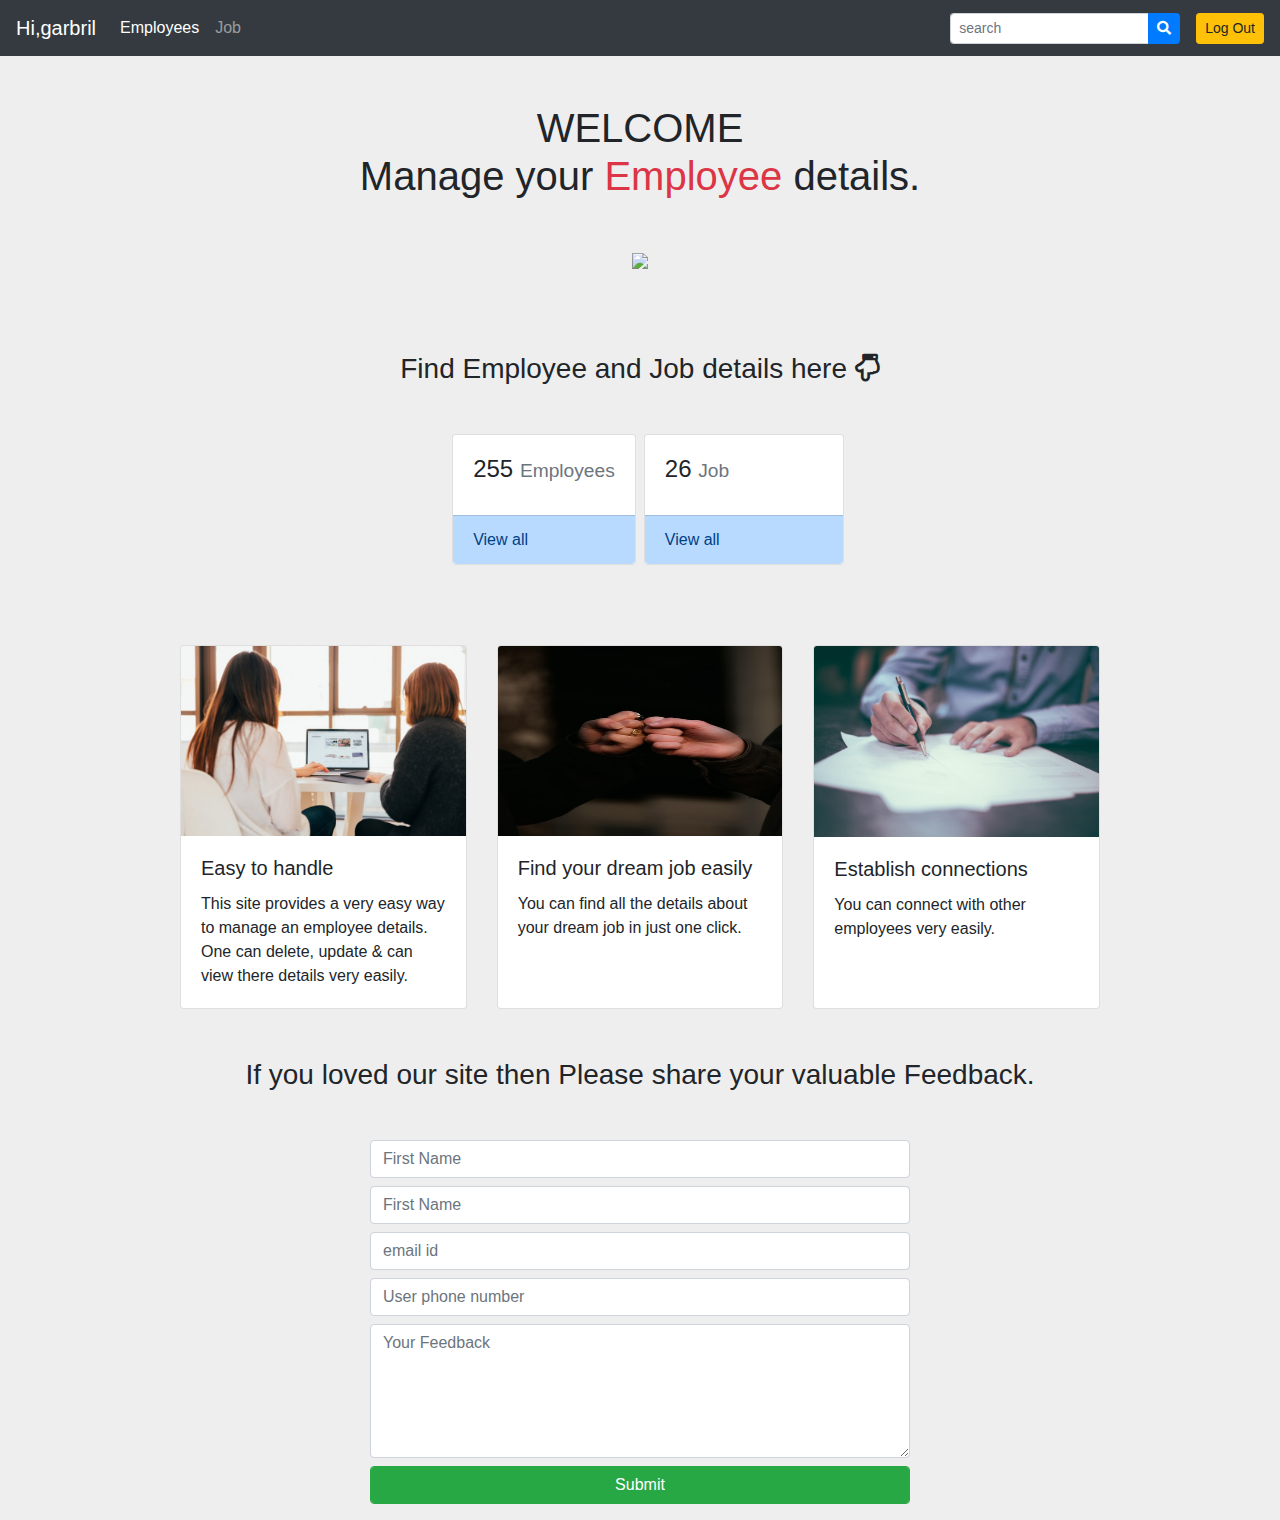
==== Dash.html @ 5d0daa1f "Add files via upload" ====
<!doctype html>
<html lang="en">
  <head>
    <!-- Bootstrap CSS -->
    <link rel="stylesheet" href="https://maxcdn.bootstrapcdn.com/bootstrap/4.0.0/css/bootstrap.min.css" integrity="sha384-Gn5384xqQ1aoWXA+058RXPxPg6fy4IWvTNh0E263XmFcJlSAwiGgFAW/dAiS6JXm" crossorigin="anonymous">
    <link rel="stylesheet" type="text/css" href="https://cdnjs.cloudflare.com/ajax/libs/font-awesome/4.7.0/css/font-awesome.min.css">
    <link rel="stylesheet" type="text/css" href="style.css">
    <link rel="stylesheet" href="https://use.fontawesome.com/releases/v5.8.2/css/all.css">
    <title>Dash</title>
</head>
<body>
	<!--nav-->
	<nav class="navbar navbar-expand-lg navbar-dark bg-dark">
  <a class="navbar-brand" href="dash.html">Hi,garbril</a>
  <button class="navbar-toggler" type="button" data-toggle="collapse" data-target="#navbarSupportedContent" aria-controls="navbarSupportedContent" aria-expanded="false" aria-label="Toggle navigation">
    <span class="navbar-toggler-icon"></span>
  </button>

  <div class="collapse navbar-collapse" id="navbarSupportedContent">
    <ul class="navbar-nav mr-auto">
      <li class="nav-item active">
        <a class="nav-link" href="employee-list.html">Employees<span class="sr-only">(current)</span></a>
      </li>
      <li class="nav-item">
        <a class="nav-link" href="job-list.html">Job</a>
      </li>
    </ul>
    <form class="d-flex">
      <div class="input-group">
  <input type="search" class="form-control form-control-sm" placeholder="search" aria-label="Recipient's username" aria-describedby="basic-addon2">
  <div class="input-group-append">
    <button class="btn btn-sm btn-primary" type="submit"><i class="fa fa-search"></i></button>
  </div>
  </div>
    </form>
    <a href="#" class=" ml-3 btn btn-sm  btn-warning">Log Out</a>
  </div>
</nav>
<div class="container mt-5 text-center" >
  <h1 >WELCOME<br> Manage your <span class="text-danger">Employee</span> details.</h1>

  <div class="row mt-5">
    <div class="col-3">
    </div>
    <div class="col-6" style="border-radius: 30%;">
      <img src="https://media.giphy.com/media/5kFclUKJVaPHg1v6wX/giphy.gif">
      
    </div>
    <div class="col-3">
    </div>
    
  </div>
</div>
	<!--nav-->
	<!--dasbord content-->
	<div class="container-fluid details">
    <h3 class="text-center mt-4 mb-5">Find Employee and Job details here <i class="far fa-hand-point-down"></i></h3>
		<div class="row justify-content-md-center">
			<div class="col-3-lg col-3-md ml-3">
				<div class="card card-border">
					<div class="card-body">
						<h4 class="card-title"> 255 <small class="text-muted">Employees</small> </h4> 
					</div>
						<div class="list-group list-group-flush">
							<a href="employee-list.html" class=" list-group-item list-group-item-primary">View all</a>
						</div>
				</div>
			</div>
				<div class="col-3-lg col-3-md ml-2">
					<div class="card card-border" style="width: 200px;">
					<div class="card-body"  >
						<h4 class="card-title"> 26 <small class="text-muted">Job</small> </h4> 
					</div>
						<div class="list-group list-group-flush">
							<a href="job-list.html" class=" list-group-item list-group-item-primary">View all</a>
						</div>
				</div>
				</div>
		</div>
	</div>
	<!--dasbord content-->
  <div class="container">
    <div class="row">
    <div class="col-1"></div> 
    <div class="col-10">
      
      <div class="card-deck">
  <div class="card">
    <img class="card-img-top" src="12.jfif" alt="Card image cap">
    <div class="card-body">
      <h5 class="card-title">Easy to handle</h5>
      <p class="card-text">This site provides a very easy way to manage an employee details. One can delete, update & can view there details very easily.</p>
    </div>
     
    </div>
    
  <div class="card">
    <img class="card-img-top" src="13.jfif" alt="Card image cap" height="190px">
    <div class="card-body">
      <h5 class="card-title">Find your dream job easily</h5>
      <p class="card-text">You can find all the details about your dream job in just one click.</p>

  </div>
  </div>
  <div class="card">
    <img class="card-img-top" src="14.jfif" alt="Card image cap">
    <div class="card-body">
      <h5 class="card-title">Establish connections</h5>
      <p class="card-text">You can connect with other employees very easily.</p>
    </div>
  </div>
</div>
</div>
</div>
    </div> 
    <div class="col-1"></div>
    </div>
  </div>
  <div class="container mt-5">
    <h3 class="text-center mb-5">If you loved our site then Please share your valuable Feedback.</h3>
    <div class="row">
      <div class="col-3"></div>
      <div class="col-6">
        <form>
    <div class="form-group">

    <input type="text" name="Username"  placeholder="First Name" class="form-control  mb-2">
    <input type="text" name="Username" placeholder="First Name" class="form-control  mb-2" >
    <input type="@email" name="Username" placeholder="email id" class="form-control  mb-2">
    <input type="tel" name="Username"  placeholder="User phone number" class="form-control  mb-2">
    <textarea placeholder="Your Feedback" rows="5" cols="50" class="mb-2 form-control"></textarea>
     <input type="submit"  placeholder="Submit" class="form-control  mb-2 btn btn-block btn-success">
      
      </div>
  </form>
        
      </div>
      <div class="col-3"></div>
    </div>
  </div>
 <!-- Optional JavaScript -->
    <!-- jQuery first, then Popper.js, then Bootstrap JS -->
    <script src="https://code.jquery.com/jquery-3.2.1.slim.min.js" integrity="sha384-KJ3o2DKtIkvYIK3UENzmM7KCkRr/rE9/Qpg6aAZGJwFDMVNA/GpGFF93hXpG5KkN" crossorigin="anonymous"></script>
    
    <script src="https://cdnjs.cloudflare.com/ajax/libs/popper.js/1.12.9/umd/popper.min.js" integrity="sha384-ApNbgh9B+Y1QKtv3Rn7W3mgPxhU9K/ScQsAP7hUibX39j7fakFPskvXusvfa0b4Q" crossorigin="anonymous"></script>
    <script src="https://maxcdn.bootstrapcdn.com/bootstrap/4.0.0/js/bootstrap.min.js" integrity="sha384-JZR6Spejh4U02d8jOt6vLEHfe/JQGiRRSQQxSfFWpi1MquVdAyjUar5+76PVCmYl" crossorigin="anonymous"></script>

</body>
</html>
---- style.css ----
body
{
	background-color: #EEEEEE;
}
.bx
{
	box-shadow: 2px 2px 18px rgba(0,0,0,0.2)
}
.card-border
{
	box-shadow: 2px 2px 12px rgba(0,0,0,0.2)
	border:0px;
}
.details{
	margin:5rem 0;
}
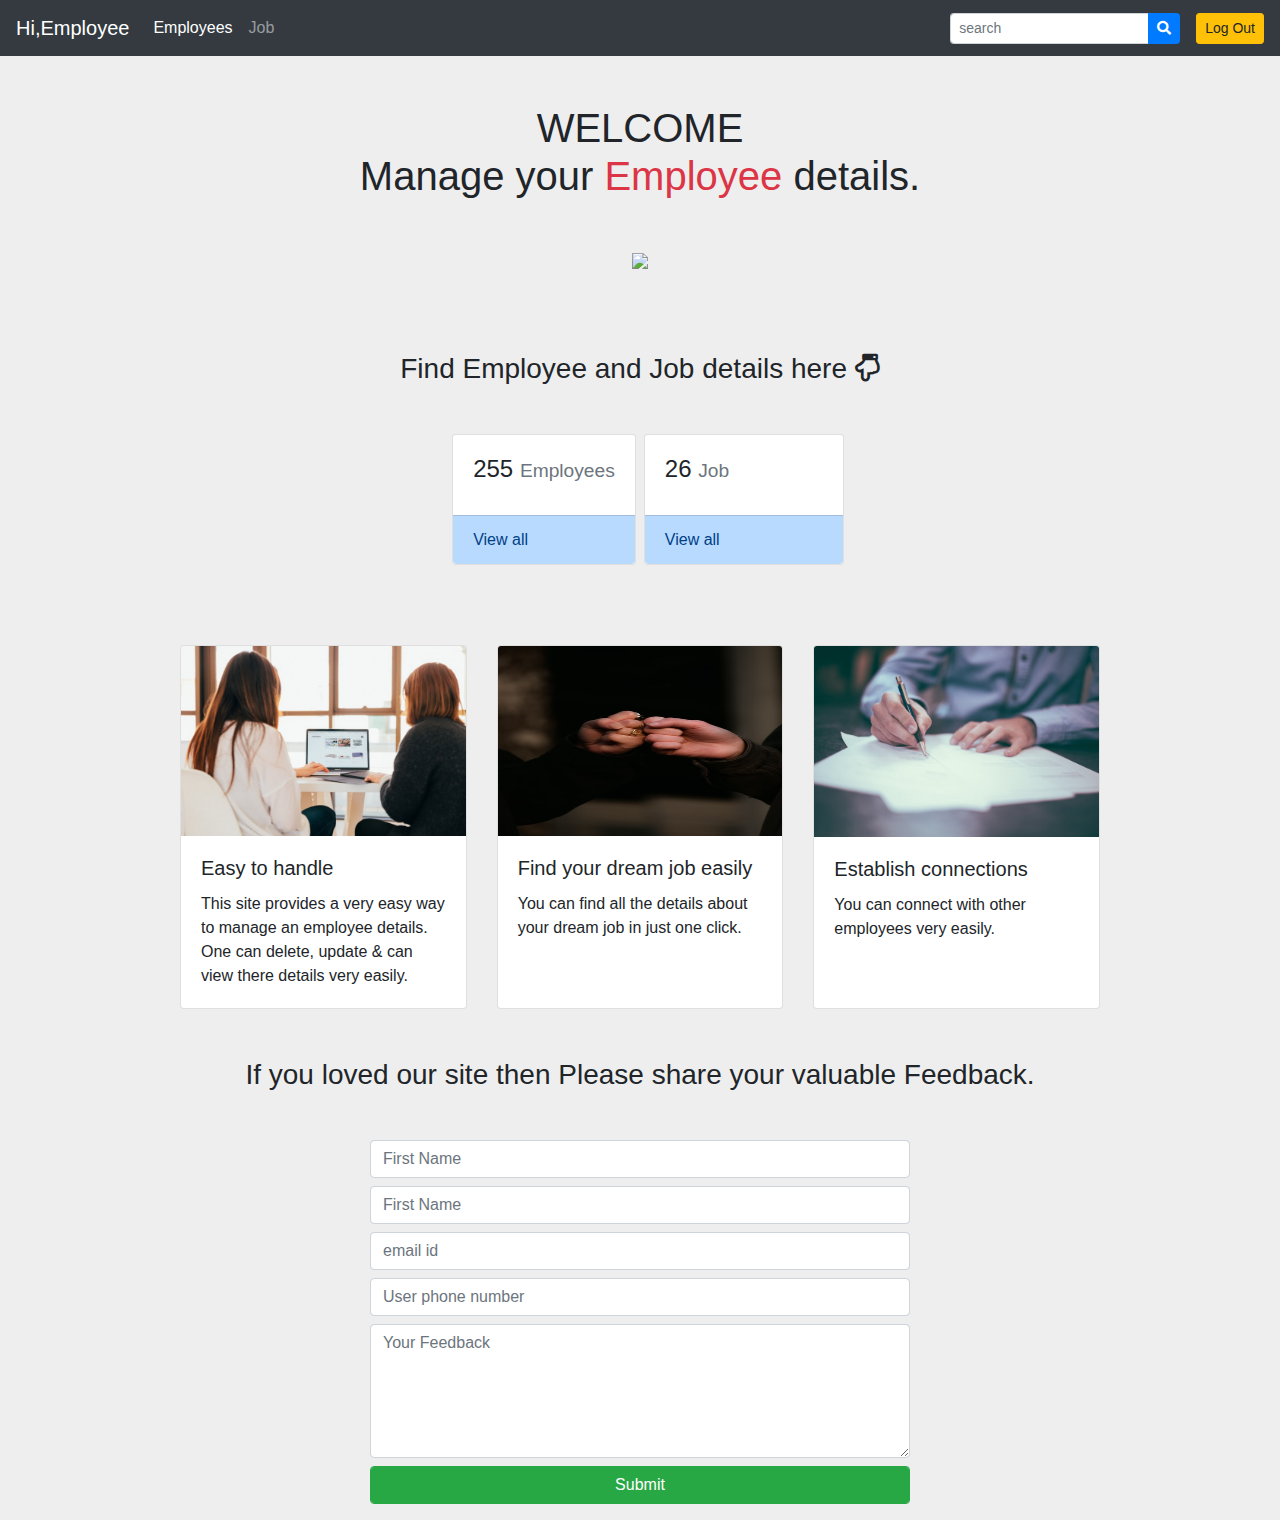
==== commit 0ac6c198: "Update Dash.html" ====
--- a/Dash.html
+++ b/Dash.html
@@ -11,7 +11,7 @@
 <body>
 	<!--nav-->
 	<nav class="navbar navbar-expand-lg navbar-dark bg-dark">
-  <a class="navbar-brand" href="dash.html">Hi,garbril</a>
+  <a class="navbar-brand" href="dash.html">Hi,Employee</a>
   <button class="navbar-toggler" type="button" data-toggle="collapse" data-target="#navbarSupportedContent" aria-controls="navbarSupportedContent" aria-expanded="false" aria-label="Toggle navigation">
     <span class="navbar-toggler-icon"></span>
   </button>
